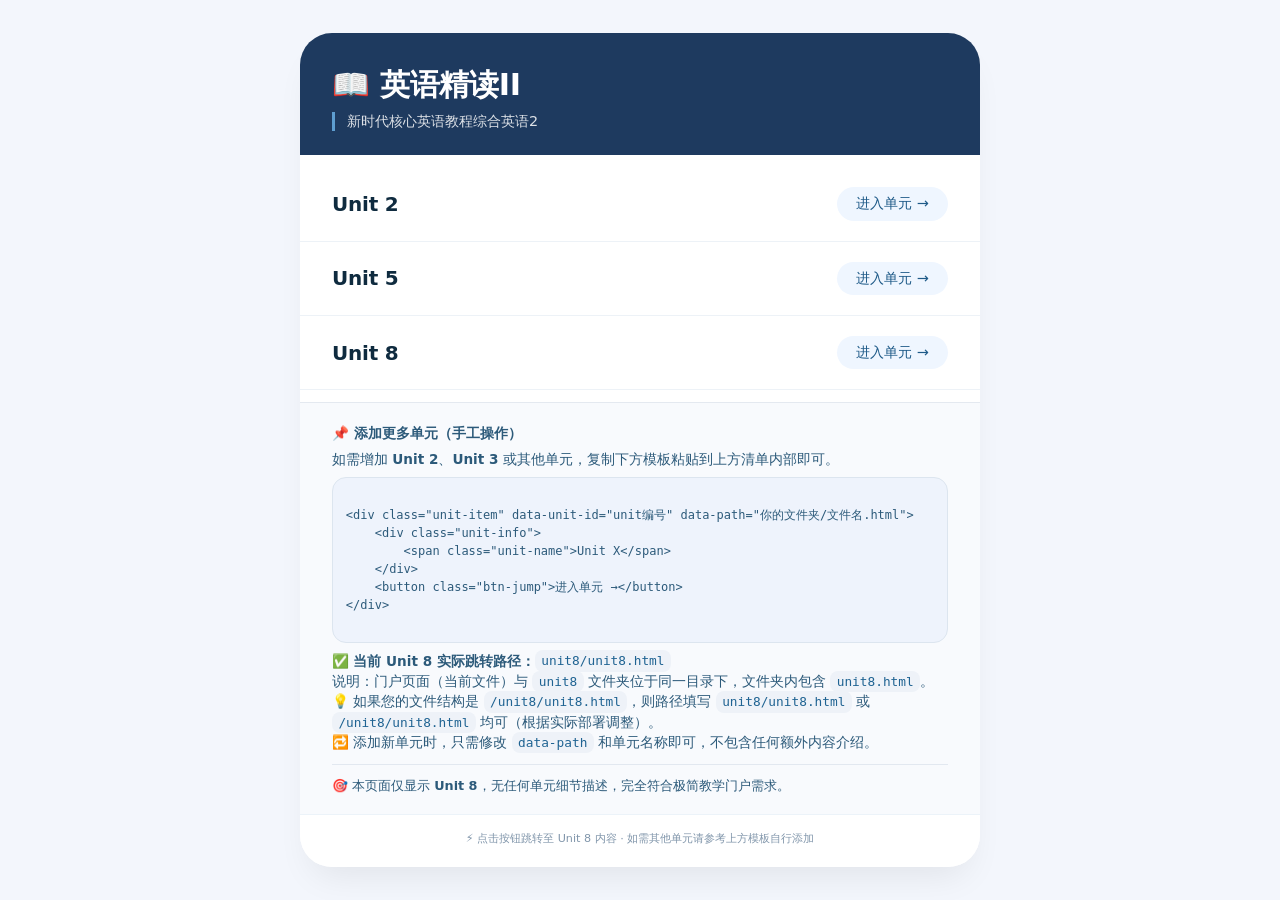
==== index.html @ a1e1c356 "first commit" ====
<!DOCTYPE html>
<html lang="zh-CN">
<head>
    <meta charset="UTF-8">
    <meta name="viewport" content="width=device-width, initial-scale=1.0">
    <title>英语精读II · 教学门户</title>
    <style>
        * {
            margin: 0;
            padding: 0;
            box-sizing: border-box;
        }

        body {
            font-family: system-ui, -apple-system, 'Segoe UI', Roboto, 'Helvetica Neue', Helvetica, sans-serif;
            background: #f3f6fc;
            min-height: 100vh;
            display: flex;
            justify-content: center;
            align-items: center;
            padding: 1.5rem;
        }

        /* 简洁卡片容器 */
        .portal {
            max-width: 680px;
            width: 100%;
            background: white;
            border-radius: 32px;
            box-shadow: 0 20px 35px -12px rgba(0, 0, 0, 0.08);
            overflow: hidden;
            transition: all 0.2s ease;
        }

        /* 头部 */
        .portal-header {
            background: #1e3a5f;
            padding: 2rem 2rem 1.5rem;
            color: white;
        }

        .portal-header h1 {
            font-size: 1.9rem;
            font-weight: 600;
            letter-spacing: -0.3px;
            margin-bottom: 0.4rem;
        }

        .portal-header .sub {
            font-size: 0.9rem;
            opacity: 0.85;
            border-left: 3px solid #6ab0e6;
            padding-left: 0.75rem;
            margin-top: 0.3rem;
        }

        /* 单元清单 - 极简 */
        .unit-list {
            padding: 0.75rem 0;
        }

        /* 每个单元行，只显示单元名称 + 跳转按钮 */
        .unit-item {
            display: flex;
            align-items: center;
            justify-content: space-between;
            padding: 1.25rem 2rem;
            border-bottom: 1px solid #edf2f7;
            transition: background 0.2s;
        }

        .unit-item:hover {
            background: #fafcff;
        }

        .unit-name {
            font-size: 1.25rem;
            font-weight: 600;
            color: #0f2b3f;
            letter-spacing: -0.2px;
        }

        .btn-jump {
            background: #eff6ff;
            border: none;
            font-size: 0.9rem;
            font-weight: 500;
            color: #1e5a88;
            cursor: pointer;
            padding: 0.45rem 1.2rem;
            border-radius: 40px;
            transition: all 0.2s;
            display: inline-flex;
            align-items: center;
            gap: 8px;
            font-family: inherit;
        }

        .btn-jump:hover {
            background: #1e5a88;
            color: white;
            box-shadow: 0 2px 8px rgba(0,0,0,0.08);
        }

        /* 底部简洁说明区域 —— 只包含路径用法和添加指引 */
        .instruction {
            background: #f8fafd;
            border-top: 1px solid #e4e9f0;
            padding: 1.2rem 2rem;
            font-size: 0.85rem;
            color: #2c5a7a;
            line-height: 1.5;
        }

        .instruction code {
            background: #eef2f8;
            padding: 0.2rem 0.4rem;
            border-radius: 8px;
            font-size: 0.8rem;
            font-family: 'SF Mono', 'Fira Code', monospace;
            color: #1f6392;
        }

        hr {
            margin: 0.7rem 0;
            border: 0;
            height: 1px;
            background: #e2e8f0;
        }

        .template-code {
            background: #eef3fc;
            padding: 0.6rem 0.8rem;
            border-radius: 14px;
            font-family: 'SF Mono', 'Fira Code', monospace;
            font-size: 0.75rem;
            overflow-x: auto;
            white-space: pre-wrap;
            word-break: break-word;
            margin-top: 0.5rem;
            border: 1px solid #dce5ef;
        }

        .footer-note {
            text-align: center;
            font-size: 0.7rem;
            padding: 1rem 2rem 1.3rem;
            color: #8196ab;
            border-top: 1px solid #ecf3f9;
            background: white;
        }
    </style>
</head>
<body>
<div class="portal">
    <div class="portal-header">
        <h1>📖 英语精读II</h1>
        <div class="sub">新时代核心英语教程综合英语2</div>
    </div>

    <!-- 
        单元清单 —— 只显示 Unit 8 (完全无介绍内容)
        根据需求: 单元内容放在 index.html 所在目录下的 unit8 文件夹中，对应文件叫 unit8.html
        因此跳转路径配置为: unit8/unit8.html （相对于当前门户页面）
    -->
    <div class="unit-list" id="unitListContainer">
        <!-- 
            Unit 8 唯一显示的单元
            data-path 指向实际文件位置: 当前目录下的 unit8/unit8.html
            说明: 因为门户页面(index.html) 和 unit8 文件夹在同一层级，
            跳转路径使用相对路径 "unit8/unit8.html" 即可直接访问。
            如果需要绝对路径风格，也可以改为 "/unit8/unit8.html" (取决于服务器根目录位置)
            为保险起见，使用相对路径 "./unit8/unit8.html" 也等效，这里直接使用 "unit8/unit8.html"
        -->
		<div class="unit-item" data-unit-id="unit2" data-path="unit2/unit2.html">
            <div class="unit-info">
                <span class="unit-name">Unit 2</span>
            </div>
            <button class="btn-jump">进入单元 →</button>
        </div>
        		<div class="unit-item" data-unit-id="unit5" data-path="unit5/unit5.html">
            <div class="unit-info">
                <span class="unit-name">Unit 5</span>
            </div>
            <button class="btn-jump">进入单元 →</button>
        </div>
		<div class="unit-item" data-unit-id="unit8" data-path="unit8/unit8.html">
            <div class="unit-info">
                <span class="unit-name">Unit 8</span>
            </div>
            <button class="btn-jump">进入单元 →</button>
        </div>

    </div>

    <!-- 简洁说明：如何添加更多单元（仅做指引，不显示无用内容）-->
    <div class="instruction">
        <div style="font-weight: 600; margin-bottom: 6px;">📌 添加更多单元（手工操作）</div>
        <p>如需增加 <strong>Unit 2</strong>、<strong>Unit 3</strong> 或其他单元，复制下方模板粘贴到上方清单内部即可。</p>
        <div class="template-code">
&lt;div class="unit-item" data-unit-id="unit编号" data-path="你的文件夹/文件名.html"&gt;
    &lt;div class="unit-info"&gt;
        &lt;span class="unit-name"&gt;Unit X&lt;/span&gt;
    &lt;/div&gt;
    &lt;button class="btn-jump"&gt;进入单元 →&lt;/button&gt;
&lt;/div&gt;
        </div>
        <p style="margin-top: 8px;">✅ <strong>当前 Unit 8 实际跳转路径：</strong><code>unit8/unit8.html</code><br>
        说明：门户页面（当前文件）与 <code>unit8</code> 文件夹位于同一目录下，文件夹内包含 <code>unit8.html</code>。<br>
        💡 如果您的文件结构是 <code>/unit8/unit8.html</code>，则路径填写 <code>unit8/unit8.html</code> 或 <code>/unit8/unit8.html</code> 均可（根据实际部署调整）。<br>
        🔁 添加新单元时，只需修改 <code>data-path</code> 和单元名称即可，不包含任何额外内容介绍。</p>
        <hr>
        <p style="font-size: 0.8rem;">🎯 本页面仅显示 <strong>Unit 8</strong>，无任何单元细节描述，完全符合极简教学门户需求。</p>
    </div>
    <div class="footer-note">
        ⚡ 点击按钮跳转至 Unit 8 内容 · 如需其他单元请参考上方模板自行添加
    </div>
</div>

<script>
    (function() {
        // 获取所有单元条目（目前只有Unit 8，但后续添加多单元时也同样适用）
        const unitItems = document.querySelectorAll('.unit-item');

        // 通用跳转函数：读取 data-path 属性，跳转到指定文件
        function goToUnit(unitElement) {
            let targetPath = unitElement.getAttribute('data-path');
            if (!targetPath) {
                console.warn('未找到路径配置 (data-path)');
                alert('该单元路径未配置，请联系管理员');
                return;
            }

            // 构建最终URL（处理相对路径和绝对路径）
            let finalUrl;
            try {
                // 如果已经是完整URL则直接使用，否则基于当前页面地址解析
                if (targetPath.startsWith('http://') || targetPath.startsWith('https://')) {
                    finalUrl = targetPath;
                } else {
                    // 相对路径或绝对路径均通过 URL 构造函数规范化
                    finalUrl = new URL(targetPath, window.location.href).href;
                }
            } catch(e) {
                // 极少数情况降级直接拼接（确保跳转）
                finalUrl = targetPath;
            }

            // 给按钮一点视觉反馈
            const btn = unitElement.querySelector('.btn-jump');
            if (btn) {
                btn.style.transform = 'scale(0.95)';
                setTimeout(() => {
                    if (btn) btn.style.transform = '';
                }, 120);
            }
            // 执行跳转
            window.location.href = finalUrl;
        }

        // 为每个单元绑定按钮点击事件
        unitItems.forEach(item => {
            const jumpBtn = item.querySelector('.btn-jump');
            if (jumpBtn) {
                // 避免重复绑定，先移除再添加 (保证干净)
                jumpBtn.removeEventListener('click', item._listener);
                const clickHandler = function(event) {
                    event.stopPropagation();
                    goToUnit(item);
                };
                jumpBtn.addEventListener('click', clickHandler);
                item._listener = clickHandler;   // 存储便于理论上的清理，无实质影响
            }
            // 可选: 让整行点击跳转（为便利性，同时也兼容单击整行，但为避免与按钮双击冲突，只做按钮主触发）
            // 为了更符合“清单”直觉，仅通过按钮跳转，无需整行点击
        });

        // 控制台输出当前配置信息（方便教师确认路径）
        console.log('📚 英语精读II 极简门户已启动');
        const pathsInfo = Array.from(unitItems).map(item => ({
            unit: item.querySelector('.unit-name')?.innerText || '未命名',
            path: item.getAttribute('data-path')
        }));
        console.table(pathsInfo);
        
        // 额外提示: 如果将来需要添加 Unit 2，只需要按照 instruction 区域提供的模板复制一个 .unit-item 并修改 data-path 即可
        // 完全无需改动其他代码。
    })();
</script>

<!-- 
    补充说明（仅作为注释，不影响页面显示）
    --------------------------------------------------------------
    1. 当前文件结构要求：
        门户页面（例如 index.html）所在目录下，有一个 unit8 文件夹，
        unit8 文件夹内包含 unit8.html 文件。
        路径样例：
            / (网站根目录)
              index.html          （本教学门户）
              /unit8/
                  unit8.html      （单元8具体内容）
    
    2. 跳转逻辑验证：
       点击“进入单元”按钮，会跳转到 “当前门户页面所在目录/unit8/unit8.html”
       完全符合你的需求“单元内容放在index.html所在目录下的unit8文件夹中，对应的文件叫unit8.html”。

    3. 如何添加其他单元（比如 Unit2）：
       将以下代码复制到 <div class="unit-list" id="unitListContainer"> 内部（当前Unit8下方或上方均可）：
       
       <div class="unit-item" data-unit-id="unit2" data-path="unit2/unit2.html">
           <div class="unit-info">
               <span class="unit-name">Unit 2</span>
           </div>
           <button class="btn-jump">进入单元 →</button>
       </div>
       
       并确保目录中存在 unit2/unit2.html 文件。完全不需要修改任何JS或样式。
    
    4. 极简原则：无任何单元主题、介绍、课时、标签等信息，只有单元名称+按钮。
-->
</body>
</html>
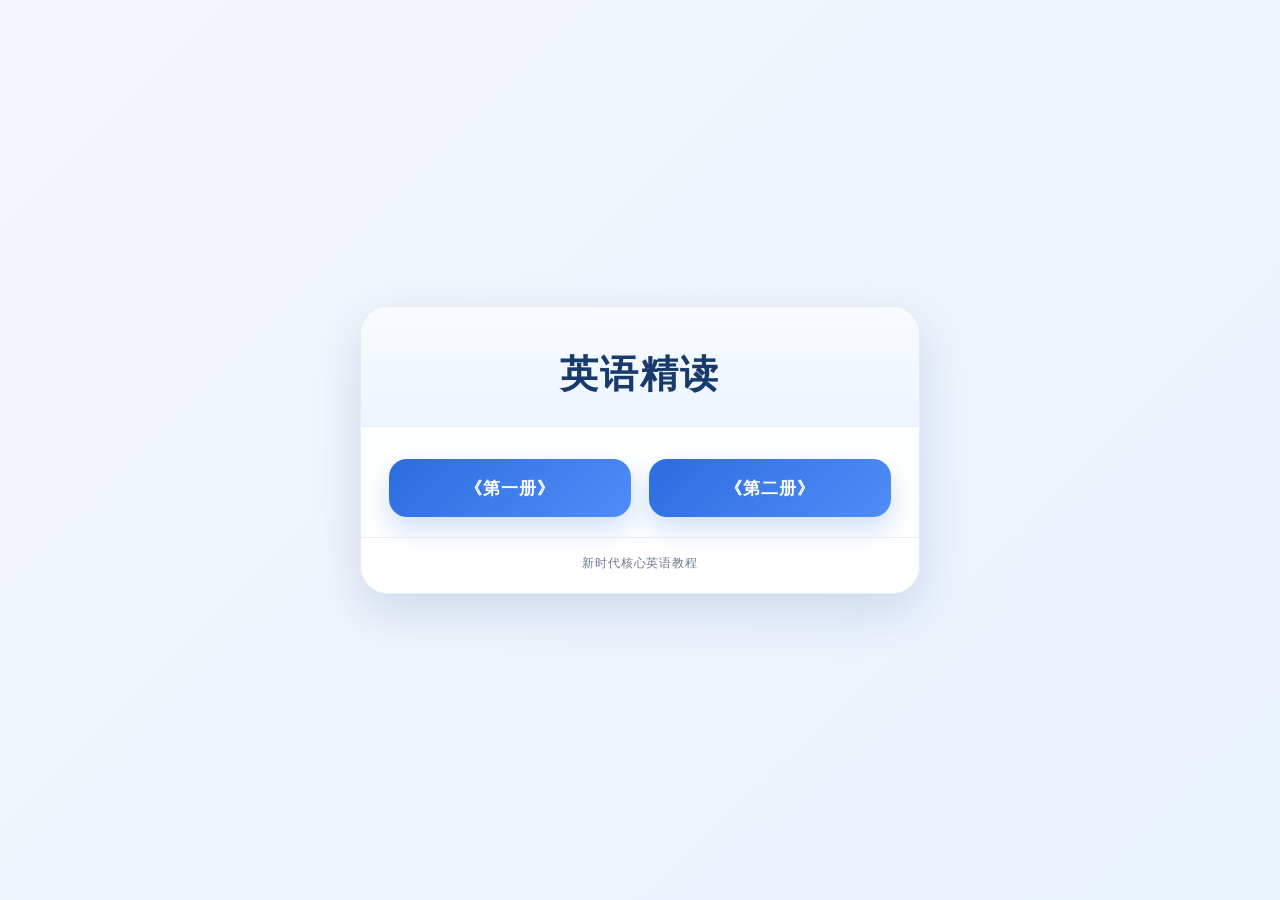
==== commit 9282e27c: "initial commit" ====
--- a/index.html
+++ b/index.html
@@ -1,322 +1,127 @@
 <!DOCTYPE html>
 <html lang="zh-CN">
 <head>
-    <meta charset="UTF-8">
-    <meta name="viewport" content="width=device-width, initial-scale=1.0">
-    <title>英语精读II · 教学门户</title>
-    <style>
-        * {
-            margin: 0;
-            padding: 0;
-            box-sizing: border-box;
-        }
+ <meta charset="UTF-8" />
+ <meta name="viewport" content="width=device-width, initial-scale=1.0" />
+ <title>英语精读</title>
+ <style>
+* { box-sizing: border-box; }
 
-        body {
-            font-family: system-ui, -apple-system, 'Segoe UI', Roboto, 'Helvetica Neue', Helvetica, sans-serif;
-            background: #f3f6fc;
-            min-height: 100vh;
-            display: flex;
-            justify-content: center;
-            align-items: center;
-            padding: 1.5rem;
-        }
+:root {
+  --bg-1: #f4f7fb;
+  --bg-2: #eaf2ff;
+  --card: rgba(255, 255, 255, 0.92);
+  --primary: #2d6cdf;
+  --primary-dark: #1b4eb6;
+  --text: #1e2a3a;
+  --muted: #6a7a8d;
+  --shadow: 0 18px 48px rgba(31, 72, 141, 0.16);
+}
 
-        /* 简洁卡片容器 */
-        .portal {
-            max-width: 680px;
-            width: 100%;
-            background: white;
-            border-radius: 32px;
-            box-shadow: 0 20px 35px -12px rgba(0, 0, 0, 0.08);
-            overflow: hidden;
-            transition: all 0.2s ease;
-        }
+body {
+  margin: 0;
+  min-height: 100vh;
+  display: flex;
+  justify-content: center;
+  align-items: center;
+  font-family: "Segoe UI", "Microsoft YaHei", sans-serif;
+  color: var(--text);
+  background: linear-gradient(135deg, var(--bg-1), var(--bg-2));
+  padding: 24px;
+}
 
-        /* 头部 */
-        .portal-header {
-            background: #1e3a5f;
-            padding: 2rem 2rem 1.5rem;
-            color: white;
-        }
+.container {
+  width: min(560px, 100%);
+  background: var(--card);
+  border: 1px solid rgba(120, 148, 196, 0.18);
+  border-radius: 28px;
+  box-shadow: var(--shadow);
+  backdrop-filter: blur(6px);
+  overflow: hidden;
+}
 
-        .portal-header h1 {
-            font-size: 1.9rem;
-            font-weight: 600;
-            letter-spacing: -0.3px;
-            margin-bottom: 0.4rem;
-        }
+.header {
+  padding: 42px 32px 26px;
+  text-align: center;
+  background: linear-gradient(180deg, #f8fbff, #eef5ff);
+  border-bottom: 1px solid rgba(127, 147, 188, 0.15);
+}
 
-        .portal-header .sub {
-            font-size: 0.9rem;
-            opacity: 0.85;
-            border-left: 3px solid #6ab0e6;
-            padding-left: 0.75rem;
-            margin-top: 0.3rem;
-        }
+h1 {
+  margin: 0;
+  font-size: clamp(2rem, 3vw, 2.7rem);
+  letter-spacing: 2px;
+  font-weight: 700;
+  color: #183b6b;
+}
 
-        /* 单元清单 - 极简 */
-        .unit-list {
-            padding: 0.75rem 0;
-        }
+.buttons {
+  display: grid;
+  grid-template-columns: repeat(2, minmax(0, 1fr));
+  gap: 18px;
+  padding: 32px 28px 20px;
+}
 
-        /* 每个单元行，只显示单元名称 + 跳转按钮 */
-        .unit-item {
-            display: flex;
-            align-items: center;
-            justify-content: space-between;
-            padding: 1.25rem 2rem;
-            border-bottom: 1px solid #edf2f7;
-            transition: background 0.2s;
-        }
+.book-btn {
+  display: inline-flex;
+  align-items: center;
+  justify-content: center;
+  min-height: 58px;
+  border: none;
+  border-radius: 18px;
+  background: linear-gradient(135deg, var(--primary), #4f8ef7);
+  color: #fff;
+  text-decoration: none;
+  font-size: 1.08rem;
+  font-weight: 600;
+  letter-spacing: 1px;
+  box-shadow: 0 12px 26px rgba(45, 108, 223, 0.22);
+  transition: transform 0.18s ease, box-shadow 0.18s ease, filter 0.18s ease;
+}
 
-        .unit-item:hover {
-            background: #fafcff;
-        }
+.book-btn:hover {
+  transform: translateY(-2px);
+  box-shadow: 0 16px 30px rgba(45, 108, 223, 0.28);
+  filter: brightness(1.02);
+}
 
-        .unit-name {
-            font-size: 1.25rem;
-            font-weight: 600;
-            color: #0f2b3f;
-            letter-spacing: -0.2px;
-        }
+.book-btn:active {
+  transform: translateY(0);
+}
 
-        .btn-jump {
-            background: #eff6ff;
-            border: none;
-            font-size: 0.9rem;
-            font-weight: 500;
-            color: #1e5a88;
-            cursor: pointer;
-            padding: 0.45rem 1.2rem;
-            border-radius: 40px;
-            transition: all 0.2s;
-            display: inline-flex;
-            align-items: center;
-            gap: 8px;
-            font-family: inherit;
-        }
+.footer {
+  padding: 18px 20px 22px;
+  text-align: center;
+  color: var(--muted);
+  font-size: 0.72rem;
+  letter-spacing: 0.8px;
+  border-top: 1px solid rgba(127, 147, 188, 0.15);
+  background: rgba(255, 255, 255, 0.6);
+}
 
-        .btn-jump:hover {
-            background: #1e5a88;
-            color: white;
-            box-shadow: 0 2px 8px rgba(0,0,0,0.08);
-        }
+@media (max-width: 520px) {
+  .buttons {
+       grid-template-columns: 1fr;
+  }
 
-        /* 底部简洁说明区域 —— 只包含路径用法和添加指引 */
-        .instruction {
-            background: #f8fafd;
-            border-top: 1px solid #e4e9f0;
-            padding: 1.2rem 2rem;
-            font-size: 0.85rem;
-            color: #2c5a7a;
-            line-height: 1.5;
-        }
-
-        .instruction code {
-            background: #eef2f8;
-            padding: 0.2rem 0.4rem;
-            border-radius: 8px;
-            font-size: 0.8rem;
-            font-family: 'SF Mono', 'Fira Code', monospace;
-            color: #1f6392;
-        }
-
-        hr {
-            margin: 0.7rem 0;
-            border: 0;
-            height: 1px;
-            background: #e2e8f0;
-        }
-
-        .template-code {
-            background: #eef3fc;
-            padding: 0.6rem 0.8rem;
-            border-radius: 14px;
-            font-family: 'SF Mono', 'Fira Code', monospace;
-            font-size: 0.75rem;
-            overflow-x: auto;
-            white-space: pre-wrap;
-            word-break: break-word;
-            margin-top: 0.5rem;
-            border: 1px solid #dce5ef;
-        }
-
-        .footer-note {
-            text-align: center;
-            font-size: 0.7rem;
-            padding: 1rem 2rem 1.3rem;
-            color: #8196ab;
-            border-top: 1px solid #ecf3f9;
-            background: white;
-        }
-    </style>
+  .header {
+       padding-top: 34px;
+  }
+}
+ </style>
 </head>
 <body>
-<div class="portal">
-    <div class="portal-header">
-        <h1>📖 英语精读II</h1>
-        <div class="sub">新时代核心英语教程综合英语2</div>
-    </div>
+ <div class="container">
+<header class="header">
+  <h1>英语精读</h1>
+</header>
 
-    <!-- 
-        单元清单 —— 只显示 Unit 8 (完全无介绍内容)
-        根据需求: 单元内容放在 index.html 所在目录下的 unit8 文件夹中，对应文件叫 unit8.html
-        因此跳转路径配置为: unit8/unit8.html （相对于当前门户页面）
-    -->
-    <div class="unit-list" id="unitListContainer">
-        <!-- 
-            Unit 8 唯一显示的单元
-            data-path 指向实际文件位置: 当前目录下的 unit8/unit8.html
-            说明: 因为门户页面(index.html) 和 unit8 文件夹在同一层级，
-            跳转路径使用相对路径 "unit8/unit8.html" 即可直接访问。
-            如果需要绝对路径风格，也可以改为 "/unit8/unit8.html" (取决于服务器根目录位置)
-            为保险起见，使用相对路径 "./unit8/unit8.html" 也等效，这里直接使用 "unit8/unit8.html"
-        -->
-		<div class="unit-item" data-unit-id="unit2" data-path="unit2/unit2.html">
-            <div class="unit-info">
-                <span class="unit-name">Unit 2</span>
-            </div>
-            <button class="btn-jump">进入单元 →</button>
-        </div>
-        		<div class="unit-item" data-unit-id="unit5" data-path="unit5/unit5.html">
-            <div class="unit-info">
-                <span class="unit-name">Unit 5</span>
-            </div>
-            <button class="btn-jump">进入单元 →</button>
-        </div>
-		<div class="unit-item" data-unit-id="unit8" data-path="unit8/unit8.html">
-            <div class="unit-info">
-                <span class="unit-name">Unit 8</span>
-            </div>
-            <button class="btn-jump">进入单元 →</button>
-        </div>
-
-    </div>
-
-    <!-- 简洁说明：如何添加更多单元（仅做指引，不显示无用内容）-->
-    <div class="instruction">
-        <div style="font-weight: 600; margin-bottom: 6px;">📌 添加更多单元（手工操作）</div>
-        <p>如需增加 <strong>Unit 2</strong>、<strong>Unit 3</strong> 或其他单元，复制下方模板粘贴到上方清单内部即可。</p>
-        <div class="template-code">
-&lt;div class="unit-item" data-unit-id="unit编号" data-path="你的文件夹/文件名.html"&gt;
-    &lt;div class="unit-info"&gt;
-        &lt;span class="unit-name"&gt;Unit X&lt;/span&gt;
-    &lt;/div&gt;
-    &lt;button class="btn-jump"&gt;进入单元 →&lt;/button&gt;
-&lt;/div&gt;
-        </div>
-        <p style="margin-top: 8px;">✅ <strong>当前 Unit 8 实际跳转路径：</strong><code>unit8/unit8.html</code><br>
-        说明：门户页面（当前文件）与 <code>unit8</code> 文件夹位于同一目录下，文件夹内包含 <code>unit8.html</code>。<br>
-        💡 如果您的文件结构是 <code>/unit8/unit8.html</code>，则路径填写 <code>unit8/unit8.html</code> 或 <code>/unit8/unit8.html</code> 均可（根据实际部署调整）。<br>
-        🔁 添加新单元时，只需修改 <code>data-path</code> 和单元名称即可，不包含任何额外内容介绍。</p>
-        <hr>
-        <p style="font-size: 0.8rem;">🎯 本页面仅显示 <strong>Unit 8</strong>，无任何单元细节描述，完全符合极简教学门户需求。</p>
-    </div>
-    <div class="footer-note">
-        ⚡ 点击按钮跳转至 Unit 8 内容 · 如需其他单元请参考上方模板自行添加
-    </div>
+<div class="buttons">
+  <a class="book-btn" href="./1/index1.html">《第一册》</a>
+  <a class="book-btn" href="./2/index2.html">《第二册》</a>
 </div>
 
-<script>
-    (function() {
-        // 获取所有单元条目（目前只有Unit 8，但后续添加多单元时也同样适用）
-        const unitItems = document.querySelectorAll('.unit-item');
-
-        // 通用跳转函数：读取 data-path 属性，跳转到指定文件
-        function goToUnit(unitElement) {
-            let targetPath = unitElement.getAttribute('data-path');
-            if (!targetPath) {
-                console.warn('未找到路径配置 (data-path)');
-                alert('该单元路径未配置，请联系管理员');
-                return;
-            }
-
-            // 构建最终URL（处理相对路径和绝对路径）
-            let finalUrl;
-            try {
-                // 如果已经是完整URL则直接使用，否则基于当前页面地址解析
-                if (targetPath.startsWith('http://') || targetPath.startsWith('https://')) {
-                    finalUrl = targetPath;
-                } else {
-                    // 相对路径或绝对路径均通过 URL 构造函数规范化
-                    finalUrl = new URL(targetPath, window.location.href).href;
-                }
-            } catch(e) {
-                // 极少数情况降级直接拼接（确保跳转）
-                finalUrl = targetPath;
-            }
-
-            // 给按钮一点视觉反馈
-            const btn = unitElement.querySelector('.btn-jump');
-            if (btn) {
-                btn.style.transform = 'scale(0.95)';
-                setTimeout(() => {
-                    if (btn) btn.style.transform = '';
-                }, 120);
-            }
-            // 执行跳转
-            window.location.href = finalUrl;
-        }
-
-        // 为每个单元绑定按钮点击事件
-        unitItems.forEach(item => {
-            const jumpBtn = item.querySelector('.btn-jump');
-            if (jumpBtn) {
-                // 避免重复绑定，先移除再添加 (保证干净)
-                jumpBtn.removeEventListener('click', item._listener);
-                const clickHandler = function(event) {
-                    event.stopPropagation();
-                    goToUnit(item);
-                };
-                jumpBtn.addEventListener('click', clickHandler);
-                item._listener = clickHandler;   // 存储便于理论上的清理，无实质影响
-            }
-            // 可选: 让整行点击跳转（为便利性，同时也兼容单击整行，但为避免与按钮双击冲突，只做按钮主触发）
-            // 为了更符合“清单”直觉，仅通过按钮跳转，无需整行点击
-        });
-
-        // 控制台输出当前配置信息（方便教师确认路径）
-        console.log('📚 英语精读II 极简门户已启动');
-        const pathsInfo = Array.from(unitItems).map(item => ({
-            unit: item.querySelector('.unit-name')?.innerText || '未命名',
-            path: item.getAttribute('data-path')
-        }));
-        console.table(pathsInfo);
-        
-        // 额外提示: 如果将来需要添加 Unit 2，只需要按照 instruction 区域提供的模板复制一个 .unit-item 并修改 data-path 即可
-        // 完全无需改动其他代码。
-    })();
-</script>
-
-<!-- 
-    补充说明（仅作为注释，不影响页面显示）
-    --------------------------------------------------------------
-    1. 当前文件结构要求：
-        门户页面（例如 index.html）所在目录下，有一个 unit8 文件夹，
-        unit8 文件夹内包含 unit8.html 文件。
-        路径样例：
-            / (网站根目录)
-              index.html          （本教学门户）
-              /unit8/
-                  unit8.html      （单元8具体内容）
-    
-    2. 跳转逻辑验证：
-       点击“进入单元”按钮，会跳转到 “当前门户页面所在目录/unit8/unit8.html”
-       完全符合你的需求“单元内容放在index.html所在目录下的unit8文件夹中，对应的文件叫unit8.html”。
-
-    3. 如何添加其他单元（比如 Unit2）：
-       将以下代码复制到 <div class="unit-list" id="unitListContainer"> 内部（当前Unit8下方或上方均可）：
-       
-       <div class="unit-item" data-unit-id="unit2" data-path="unit2/unit2.html">
-           <div class="unit-info">
-               <span class="unit-name">Unit 2</span>
-           </div>
-           <button class="btn-jump">进入单元 →</button>
-       </div>
-       
-       并确保目录中存在 unit2/unit2.html 文件。完全不需要修改任何JS或样式。
-    
-    4. 极简原则：无任何单元主题、介绍、课时、标签等信息，只有单元名称+按钮。
--->
+<div class="footer">新时代核心英语教程</div>
+ </div>
 </body>
 </html>
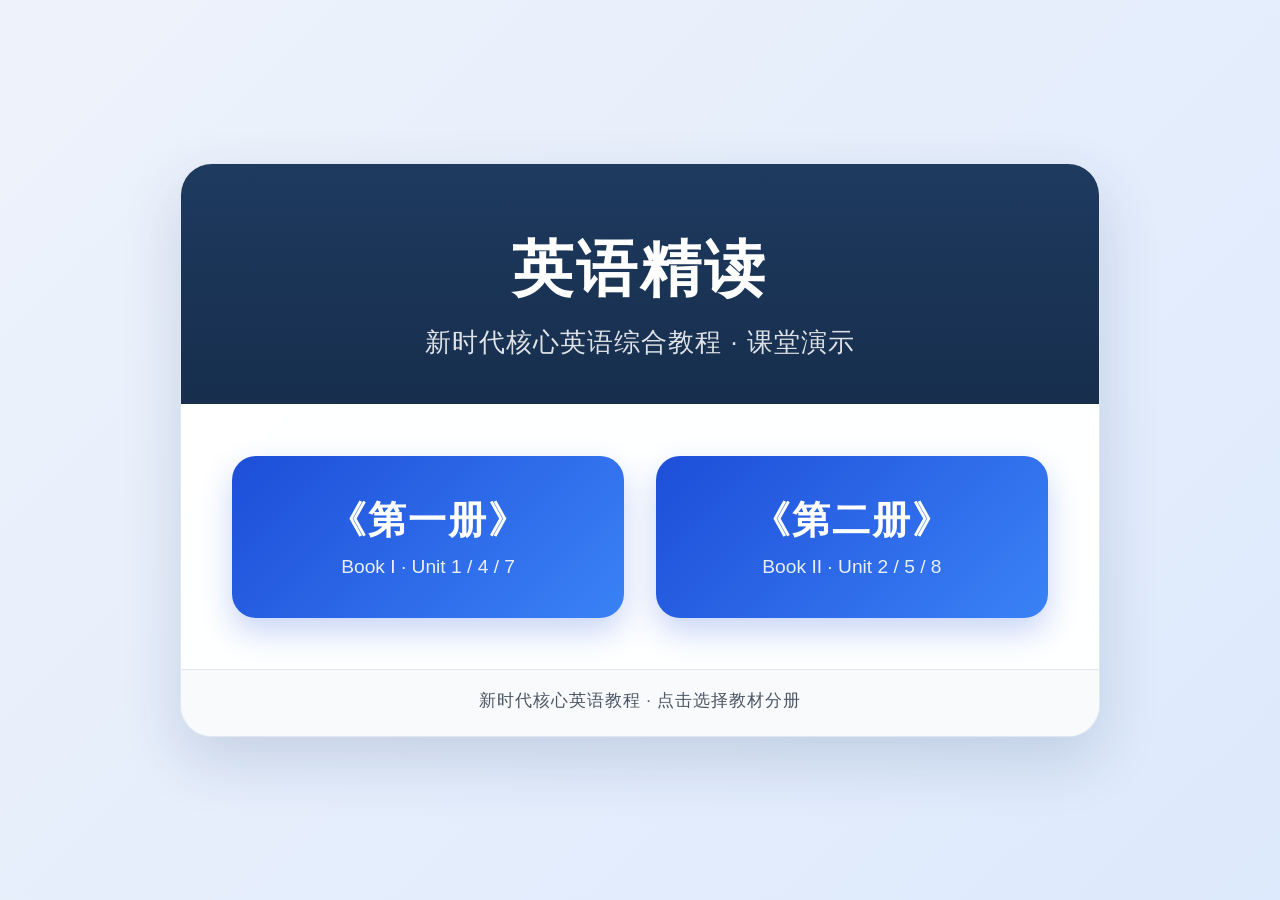
==== commit fe6c1aaf: "Agent Host changes for agents/antigravity-website-fix-evaluation" ====
--- a/index.html
+++ b/index.html
@@ -3,19 +3,19 @@
 <head>
  <meta charset="UTF-8" />
  <meta name="viewport" content="width=device-width, initial-scale=1.0" />
- <title>英语精读</title>
+ <title>英语精读 · 课堂教学</title>
  <style>
 * { box-sizing: border-box; }
 
 :root {
-  --bg-1: #f4f7fb;
-  --bg-2: #eaf2ff;
-  --card: rgba(255, 255, 255, 0.92);
-  --primary: #2d6cdf;
-  --primary-dark: #1b4eb6;
-  --text: #1e2a3a;
-  --muted: #6a7a8d;
-  --shadow: 0 18px 48px rgba(31, 72, 141, 0.16);
+  --bg-1: #eef3fb;
+  --bg-2: #dde9fc;
+  --card: rgba(255, 255, 255, 0.96);
+  --primary: #1d4ed8;
+  --primary-dark: #1e3a8a;
+  --text: #111827;
+  --muted: #4b5563;
+  --shadow: 0 24px 60px rgba(24, 59, 107, 0.16);
 }
 
 body {
@@ -24,65 +24,85 @@
   display: flex;
   justify-content: center;
   align-items: center;
-  font-family: "Segoe UI", "Microsoft YaHei", sans-serif;
+  font-family: "Segoe UI", "Microsoft YaHei", "PingFang SC", sans-serif;
   color: var(--text);
   background: linear-gradient(135deg, var(--bg-1), var(--bg-2));
-  padding: 24px;
+  padding: clamp(16px, 3vw, 48px);
 }
 
 .container {
-  width: min(560px, 100%);
+  width: min(920px, 100%);
   background: var(--card);
-  border: 1px solid rgba(120, 148, 196, 0.18);
-  border-radius: 28px;
+  border: 1px solid rgba(120, 148, 196, 0.22);
+  border-radius: 32px;
   box-shadow: var(--shadow);
-  backdrop-filter: blur(6px);
   overflow: hidden;
 }
 
 .header {
-  padding: 42px 32px 26px;
+  padding: clamp(36px, 5vw, 64px) clamp(24px, 4vw, 48px) clamp(28px, 4vw, 44px);
   text-align: center;
-  background: linear-gradient(180deg, #f8fbff, #eef5ff);
-  border-bottom: 1px solid rgba(127, 147, 188, 0.15);
+  background: linear-gradient(180deg, #1e3a5f, #172e4d);
+  color: #ffffff;
 }
 
 h1 {
   margin: 0;
-  font-size: clamp(2rem, 3vw, 2.7rem);
-  letter-spacing: 2px;
+  font-size: clamp(2.4rem, 4.8vw, 4.2rem);
+  letter-spacing: 3px;
   font-weight: 700;
-  color: #183b6b;
+}
+
+.subtitle {
+  margin: 14px 0 0;
+  font-size: clamp(1.1rem, 2vw, 1.65rem);
+  color: rgba(255, 255, 255, 0.86);
+  letter-spacing: 1px;
 }
 
 .buttons {
   display: grid;
   grid-template-columns: repeat(2, minmax(0, 1fr));
-  gap: 18px;
-  padding: 32px 28px 20px;
+  gap: clamp(18px, 3vw, 32px);
+  padding: clamp(28px, 4vw, 52px);
 }
 
 .book-btn {
-  display: inline-flex;
+  display: flex;
+  flex-direction: column;
   align-items: center;
   justify-content: center;
-  min-height: 58px;
+  gap: 10px;
+  min-height: clamp(130px, 18vh, 200px);
+  padding: 28px 24px;
   border: none;
-  border-radius: 18px;
-  background: linear-gradient(135deg, var(--primary), #4f8ef7);
+  border-radius: 24px;
+  background: linear-gradient(135deg, var(--primary), #3b82f6);
   color: #fff;
   text-decoration: none;
-  font-size: 1.08rem;
-  font-weight: 600;
-  letter-spacing: 1px;
-  box-shadow: 0 12px 26px rgba(45, 108, 223, 0.22);
+  box-shadow: 0 14px 32px rgba(29, 78, 216, 0.24);
   transition: transform 0.18s ease, box-shadow 0.18s ease, filter 0.18s ease;
 }
 
-.book-btn:hover {
-  transform: translateY(-2px);
-  box-shadow: 0 16px 30px rgba(45, 108, 223, 0.28);
-  filter: brightness(1.02);
+.book-title {
+  font-size: clamp(1.6rem, 3vw, 2.5rem);
+  font-weight: 700;
+  letter-spacing: 2px;
+}
+
+.book-meta {
+  font-size: clamp(1rem, 1.5vw, 1.35rem);
+  opacity: 0.9;
+  font-weight: 500;
+}
+
+.book-btn:hover,
+.book-btn:focus-visible {
+  transform: translateY(-4px);
+  box-shadow: 0 20px 40px rgba(29, 78, 216, 0.32);
+  filter: brightness(1.04);
+  outline: 3px solid #93c5fd;
+  outline-offset: 3px;
 }
 
 .book-btn:active {
@@ -90,38 +110,41 @@
 }
 
 .footer {
-  padding: 18px 20px 22px;
+  padding: 20px 28px 24px;
   text-align: center;
   color: var(--muted);
-  font-size: 0.72rem;
-  letter-spacing: 0.8px;
-  border-top: 1px solid rgba(127, 147, 188, 0.15);
-  background: rgba(255, 255, 255, 0.6);
+  font-size: clamp(0.95rem, 1.3vw, 1.2rem);
+  letter-spacing: 1px;
+  border-top: 1px solid rgba(127, 147, 188, 0.18);
+  background: rgba(248, 250, 252, 0.9);
 }
 
-@media (max-width: 520px) {
+@media (max-width: 640px) {
   .buttons {
-       grid-template-columns: 1fr;
-  }
-
-  .header {
-       padding-top: 34px;
+    grid-template-columns: 1fr;
   }
 }
  </style>
 </head>
 <body>
  <div class="container">
-<header class="header">
-  <h1>英语精读</h1>
-</header>
+  <header class="header">
+    <h1>英语精读</h1>
+    <p class="subtitle">新时代核心英语综合教程 · 课堂演示</p>
+  </header>
 
-<div class="buttons">
-  <a class="book-btn" href="./1/index1.html">《第一册》</a>
-  <a class="book-btn" href="./2/index2.html">《第二册》</a>
-</div>
+  <div class="buttons">
+    <a class="book-btn" href="./1/index1.html">
+      <span class="book-title">《第一册》</span>
+      <span class="book-meta">Book I · Unit 1 / 4 / 7</span>
+    </a>
+    <a class="book-btn" href="./2/index2.html">
+      <span class="book-title">《第二册》</span>
+      <span class="book-meta">Book II · Unit 2 / 5 / 8</span>
+    </a>
+  </div>
 
-<div class="footer">新时代核心英语教程</div>
+  <div class="footer">新时代核心英语教程 · 点击选择教材分册</div>
  </div>
 </body>
-</html>+</html>
